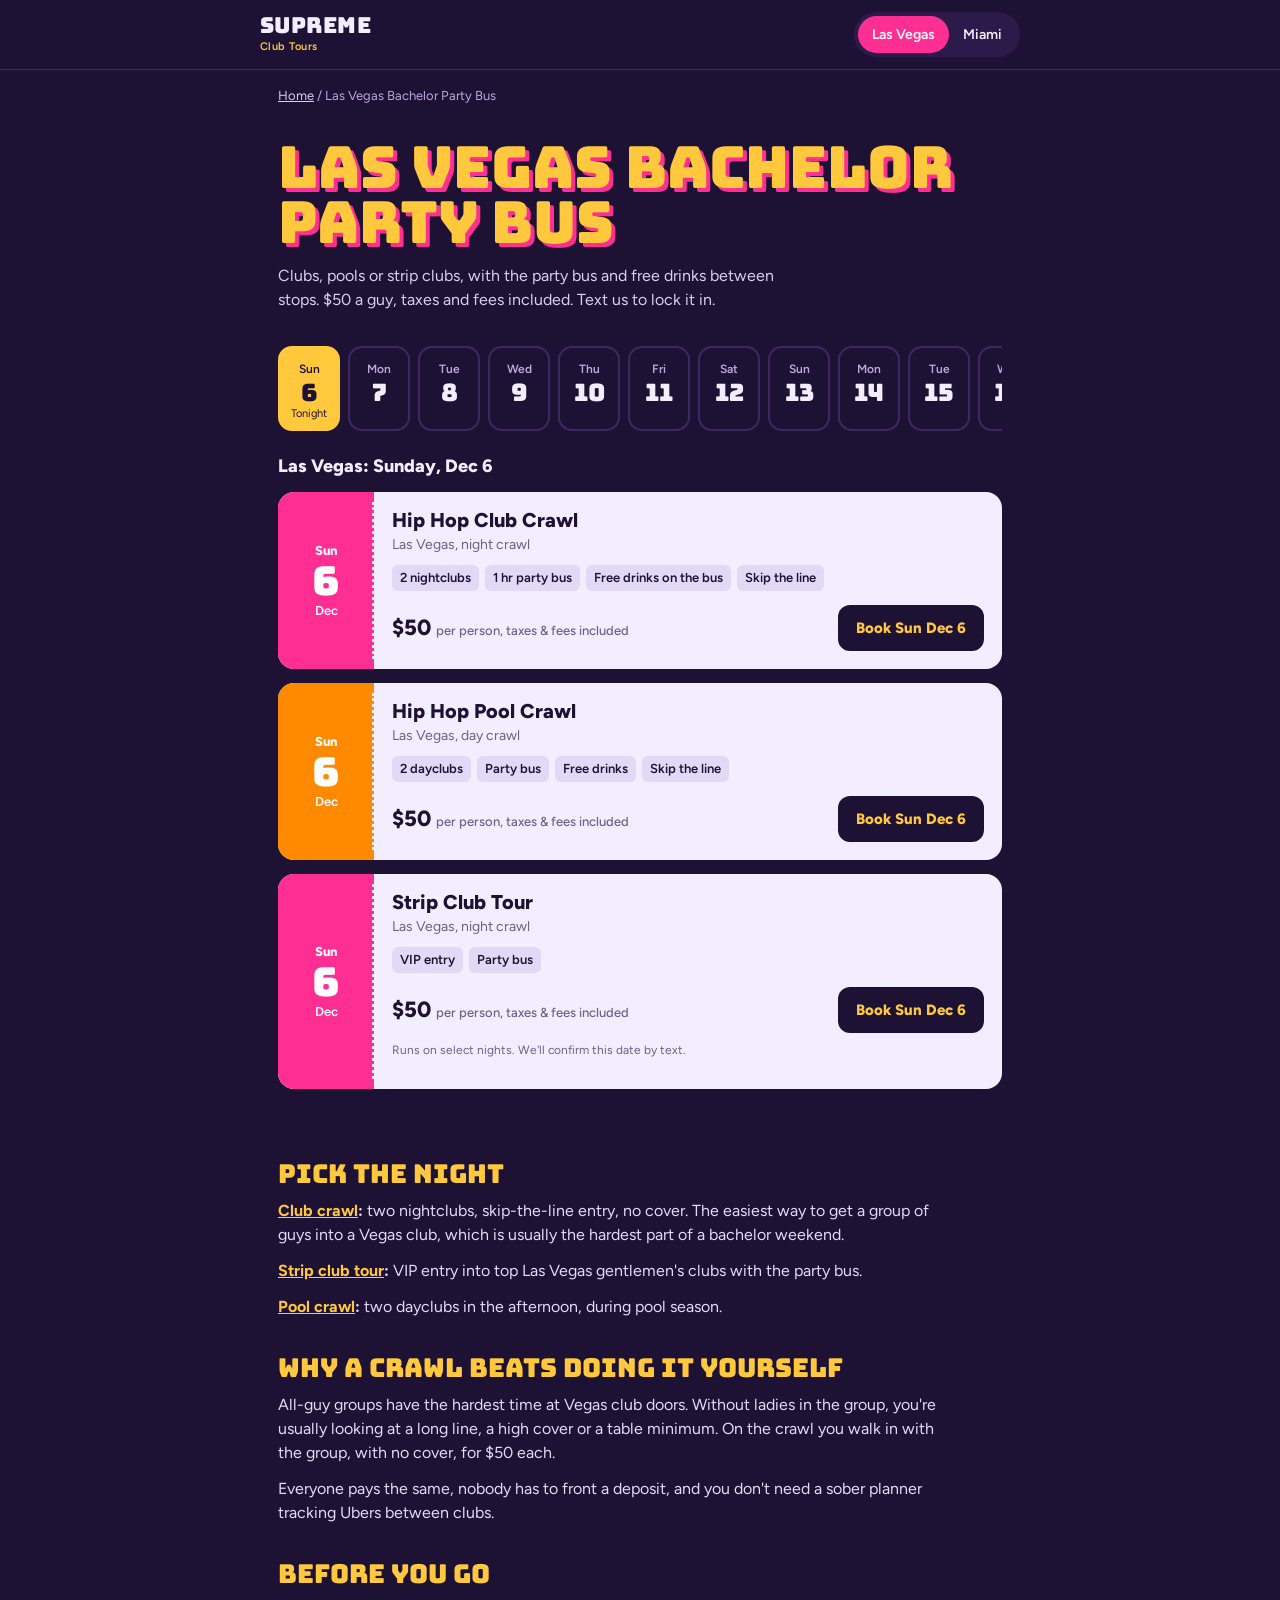
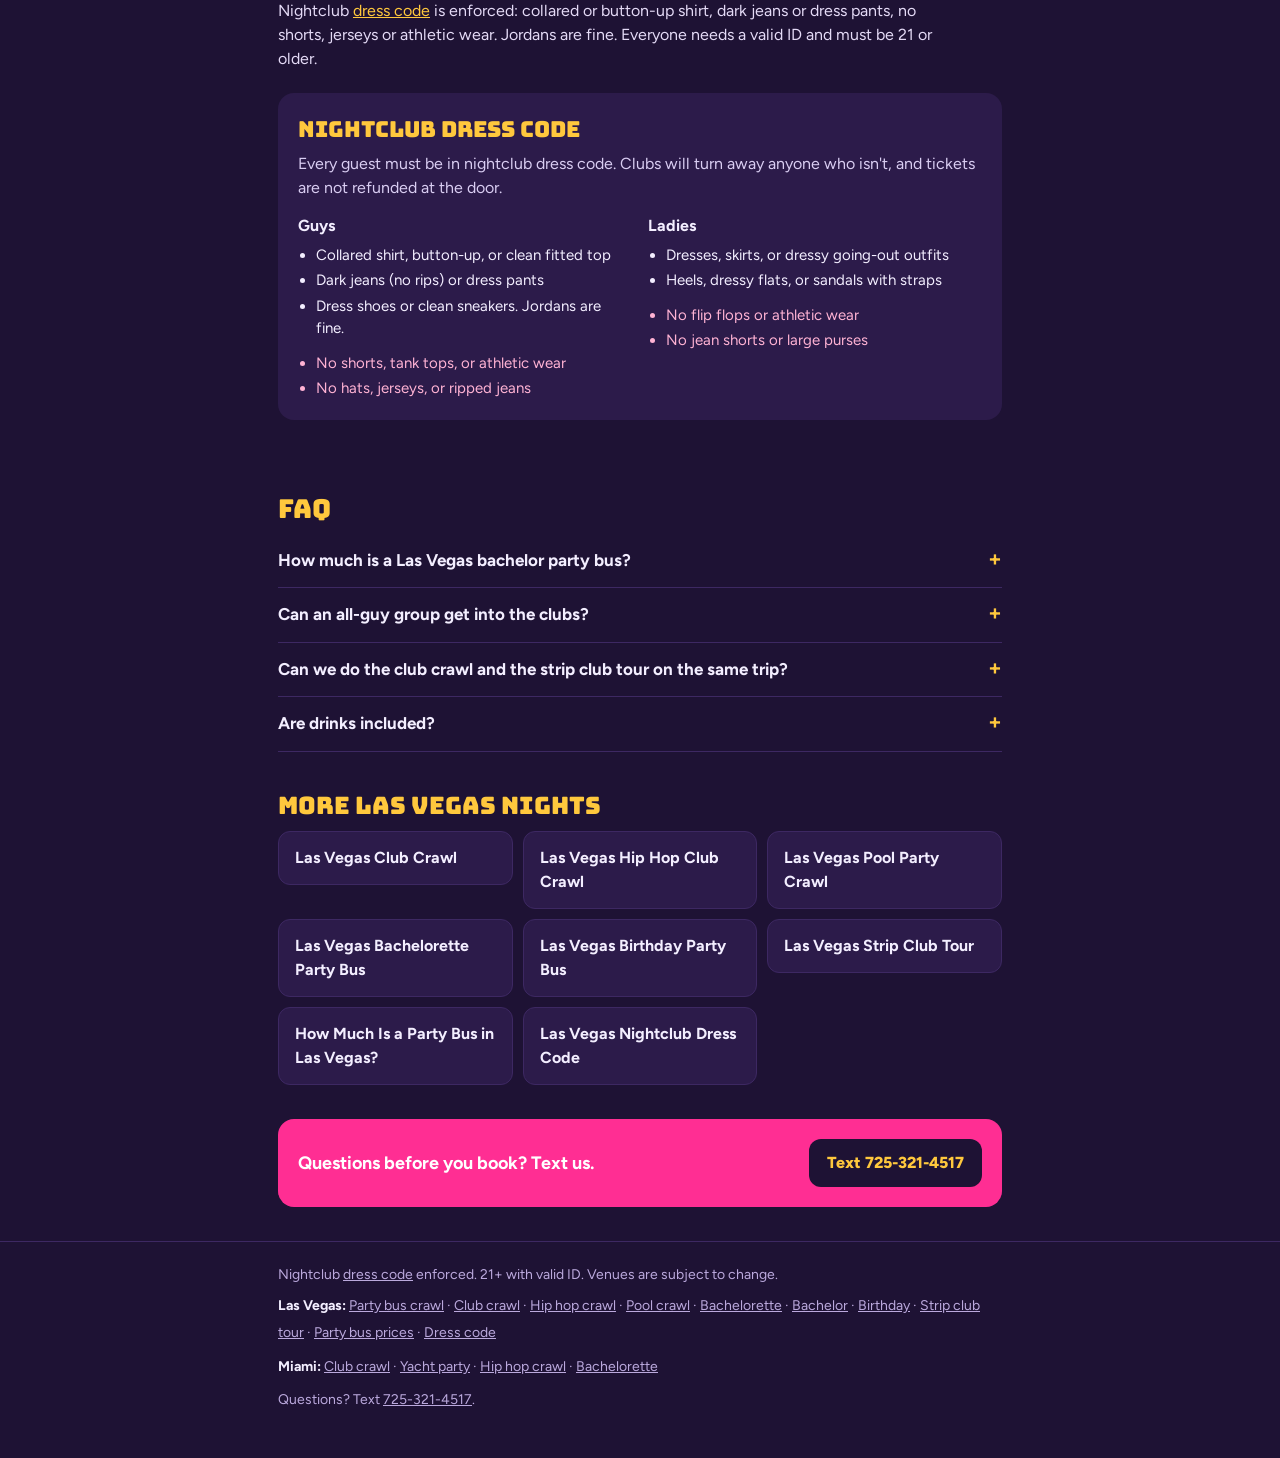
==== las-vegas-bachelor-party/index.html @ 2ef116c1 "SEO landing pages" ====
<!DOCTYPE html>
<html lang="en">
<head>
<meta charset="utf-8">
<!-- Google tag (gtag.js) -->
<script async src="https://www.googletagmanager.com/gtag/js?id=G-6QHBRH3ZBF"></script>
<meta name="viewport" content="width=device-width, initial-scale=1, viewport-fit=cover">
<title>Las Vegas Bachelor Party Bus | Club Crawl &amp; Strip Club Tour</title>
<meta name="description" content="Las Vegas bachelor party on a party bus: club crawl, strip club tour or pool crawl with free drinks and no lines. $50 a person, taxes and fees included.">
<link rel="canonical" href="https://lasvegaspartybuscrawl.com/las-vegas-bachelor-party/">
<meta property="og:type" content="website">
<meta property="og:title" content="Las Vegas Bachelor Party Bus | Club Crawl &amp; Strip Club Tour">
<meta property="og:description" content="Las Vegas bachelor party on a party bus: club crawl, strip club tour or pool crawl with free drinks and no lines. $50 a person, taxes and fees included.">
<meta property="og:url" content="https://lasvegaspartybuscrawl.com/las-vegas-bachelor-party/">
<meta name="twitter:card" content="summary">
<meta name="theme-color" content="#1E1234">
<link rel="preconnect" href="https://fonts.googleapis.com">
<link rel="preconnect" href="https://fonts.gstatic.com" crossorigin>
<link href="https://fonts.googleapis.com/css2?family=Bungee&family=Figtree:wght@400;500;600;800&display=swap" rel="stylesheet">
<link rel="stylesheet" href="/assets/style.css">
<script type="application/ld+json">{"@context": "https://schema.org", "@type": "BreadcrumbList", "itemListElement": [{"@type": "ListItem", "position": 1, "name": "Home", "item": "https://lasvegaspartybuscrawl.com/"}, {"@type": "ListItem", "position": 2, "name": "Las Vegas Bachelor Party Bus", "item": "https://lasvegaspartybuscrawl.com/las-vegas-bachelor-party/"}]}</script>
<script type="application/ld+json">{"@context": "https://schema.org", "@type": "FAQPage", "mainEntity": [{"@type": "Question", "name": "How much is a Las Vegas bachelor party bus?", "acceptedAnswer": {"@type": "Answer", "text": "Our club crawl, strip club tour and pool crawl are each $50 per person, taxes and fees included."}}, {"@type": "Question", "name": "Can an all-guy group get into the clubs?", "acceptedAnswer": {"@type": "Answer", "text": "Yes. You walk in together with skip-the-line entry and no cover."}}, {"@type": "Question", "name": "Can we do the club crawl and the strip club tour on the same trip?", "acceptedAnswer": {"@type": "Answer", "text": "Yes. Many groups do the club crawl one night and the strip club tour another. Book each night separately."}}, {"@type": "Question", "name": "Are drinks included?", "acceptedAnswer": {"@type": "Answer", "text": "Drinks are free on the party bus, and you can bring your own bottle. Drinks inside the clubs are paid separately."}}]}</script>
<script type="application/ld+json">{"@context": "https://schema.org", "@type": "TouristTrip", "name": "Las Vegas Bachelor Party Bus", "description": "Las Vegas bachelor party on a party bus: club crawl, strip club tour or pool crawl with free drinks and no lines. $50 a person, taxes and fees included.", "url": "https://lasvegaspartybuscrawl.com/las-vegas-bachelor-party/", "touristType": "Nightlife", "provider": {"@type": "Organization", "name": "Supreme Club Tours", "url": "https://www.supremeclubtours.com", "telephone": "+1-725-321-4517"}, "offers": [{"@type": "Offer", "price": "50", "priceCurrency": "USD", "url": "https://lasvegaspartybuscrawl.com/las-vegas-bachelor-party/"}]}</script>
</head>
<body data-city="vegas" data-tours="vegas-hiphop-club,vegas-strip,vegas-hiphop-pool">
<header>
  <div class="wrap bar">
    <a class="logo" href="/" aria-label="Supreme Club Tours, Las Vegas party bus crawl">SUPREME<small>Club Tours</small></a>
    <nav class="cities" aria-label="Choose city">
      <a href="/" aria-current="page">Las Vegas</a>
      <a href="/miami/">Miami</a>
    </nav>
  </div>
</header>

<main class="wrap">
  <p class="crumbs"><a href="/">Home</a> / <span>Las Vegas Bachelor Party Bus</span></p>
  <section class="hero">
    <h1 id="heroTitle">Las Vegas Bachelor Party Bus</h1>
    <p id="heroSub">Clubs, pools or strip clubs, with the party bus and free drinks between stops. $50 a guy, taxes and fees included. Text us to lock it in.</p>
  </section>

  <nav class="dates" id="dates" aria-label="Choose a night"></nav>
  <h2 class="day-head" id="dayHead"></h2>
  <section class="tickets" id="tickets" aria-live="polite">
    <noscript><div class="empty">Text 725-321-4517 to book your Las Vegas night.</div></noscript>
  </section>

  <section class="content">
    <h2>Pick the night</h2><p><b><a href="/las-vegas-hip-hop-club-crawl/">Club crawl</a>:</b> two nightclubs, skip-the-line entry, no cover. The easiest way to get a group of guys into a Vegas club, which is usually the hardest part of a bachelor weekend.</p><p><b><a href="/las-vegas-strip-club-tour/">Strip club tour</a>:</b> VIP entry into top Las Vegas gentlemen's clubs with the party bus.</p><p><b><a href="/las-vegas-pool-party-crawl/">Pool crawl</a>:</b> two dayclubs in the afternoon, during pool season.</p><h2>Why a crawl beats doing it yourself</h2><p>All-guy groups have the hardest time at Vegas club doors. Without ladies in the group, you're usually looking at a long line, a high cover or a table minimum. On the crawl you walk in with the group, with no cover, for $50 each.</p><p>Everyone pays the same, nobody has to front a deposit, and you don't need a sober planner tracking Ubers between clubs.</p><h2>Before you go</h2><p>Nightclub <a href="/las-vegas-nightclub-dress-code/">dress code</a> is enforced: collared or button-up shirt, dark jeans or dress pants, no shorts, jerseys or athletic wear. Jordans are fine. Everyone needs a valid ID and must be 21 or older.</p>
  </section>

  <section class="dress" id="dresscode" aria-labelledby="dressTitle">
    <h2 id="dressTitle">Nightclub dress code</h2>
    <p>Every guest must be in nightclub dress code. Clubs will turn away anyone who isn't, and tickets are not refunded at the door.</p>
    <div class="cols">
      <div>
        <h3>Guys</h3>
        <ul>
          <li>Collared shirt, button-up, or clean fitted top</li>
          <li>Dark jeans (no rips) or dress pants</li>
          <li>Dress shoes or clean sneakers. Jordans are fine.</li>
        </ul>
        <ul class="no">
          <li>No shorts, tank tops, or athletic wear</li>
          <li>No hats, jerseys, or ripped jeans</li>
        </ul>
      </div>
      <div>
        <h3>Ladies</h3>
        <ul>
          <li>Dresses, skirts, or dressy going-out outfits</li>
          <li>Heels, dressy flats, or sandals with straps</li>
        </ul>
        <ul class="no">
          <li>No flip flops or athletic wear</li>
          <li>No jean shorts or large purses</li>
        </ul>
      </div>
    </div>
  </section>

  <section class="content faq" aria-labelledby="faqTitle">
    <h2 id="faqTitle">FAQ</h2>
    <details><summary>How much is a Las Vegas bachelor party bus?</summary><p>Our club crawl, strip club tour and pool crawl are each $50 per person, taxes and fees included.</p></details><details><summary>Can an all-guy group get into the clubs?</summary><p>Yes. You walk in together with skip-the-line entry and no cover.</p></details><details><summary>Can we do the club crawl and the strip club tour on the same trip?</summary><p>Yes. Many groups do the club crawl one night and the strip club tour another. Book each night separately.</p></details><details><summary>Are drinks included?</summary><p>Drinks are free on the party bus, and you can bring your own bottle. Drinks inside the clubs are paid separately.</p></details>
  </section>

  <nav class="links" aria-label="More Las Vegas nights"><h2>More Las Vegas nights</h2><ul><li><a href="/las-vegas-club-crawl/">Las Vegas Club Crawl</a></li><li><a href="/las-vegas-hip-hop-club-crawl/">Las Vegas Hip Hop Club Crawl</a></li><li><a href="/las-vegas-pool-party-crawl/">Las Vegas Pool Party Crawl</a></li><li><a href="/las-vegas-bachelorette-party/">Las Vegas Bachelorette Party Bus</a></li><li><a href="/las-vegas-birthday-party-bus/">Las Vegas Birthday Party Bus</a></li><li><a href="/las-vegas-strip-club-tour/">Las Vegas Strip Club Tour</a></li><li><a href="/las-vegas-party-bus-prices/">How Much Is a Party Bus in Las Vegas?</a></li><li><a href="/las-vegas-nightclub-dress-code/">Las Vegas Nightclub Dress Code</a></li></ul></nav>

  <div class="cta-band">
    <p>Questions before you book? Text us.</p>
    <a href="sms:+17253214517">Text 725-321-4517</a>
  </div>
</main>

<footer>
  <div class="wrap">
    <p>Nightclub <a href="#dresscode">dress code</a> enforced. 21+ with valid ID. Venues are subject to change.</p>
    <!--footlinks--><p class="footlinks"><b>Las Vegas:</b> <a href="/">Party bus crawl</a> · <a href="/las-vegas-club-crawl/">Club crawl</a> · <a href="/las-vegas-hip-hop-club-crawl/">Hip hop crawl</a> · <a href="/las-vegas-pool-party-crawl/">Pool crawl</a> · <a href="/las-vegas-bachelorette-party/">Bachelorette</a> · <a href="/las-vegas-bachelor-party/">Bachelor</a> · <a href="/las-vegas-birthday-party-bus/">Birthday</a> · <a href="/las-vegas-strip-club-tour/">Strip club tour</a> · <a href="/las-vegas-party-bus-prices/">Party bus prices</a> · <a href="/las-vegas-nightclub-dress-code/">Dress code</a></p><p class="footlinks"><b>Miami:</b> <a href="/miami/">Club crawl</a> · <a href="/miami/yacht-party/">Yacht party</a> · <a href="/miami/hip-hop-club-crawl/">Hip hop crawl</a> · <a href="/miami/bachelorette-party/">Bachelorette</a></p><!--/footlinks-->
    <p>Questions? Text <a id="footPhone" href="#"></a>.</p>
    <p id="syncNote"></p>
  </div>
</footer>

<dialog id="sheet" aria-labelledby="sheetTitle">
  <div class="sheet">
    <form id="form" novalidate>
      <div class="sheet-top">
        <div>
          <h2 id="sheetTitle"></h2>
          <p class="sub" id="sheetSub"></p>
        </div>
        <button type="button" class="x" data-close aria-label="Close">×</button>
      </div>
      <div class="grid">
        <div class="full">
          <label for="fDate">Night</label>
          <select id="fDate" required></select>
        </div>
        <div class="full">
          <label for="fName">Full name</label>
          <input id="fName" autocomplete="name" required>
        </div>
        <div>
          <label for="fLadies">Ladies</label>
          <input id="fLadies" type="number" inputmode="numeric" min="0" max="99" value="0">
        </div>
        <div>
          <label for="fGuys">Guys</label>
          <input id="fGuys" type="number" inputmode="numeric" min="0" max="99" value="0">
        </div>
        <div>
          <label for="fOccasion">Occasion</label>
          <select id="fOccasion">
            <option>Just partying</option><option>Birthday</option><option>Bachelorette</option>
            <option>Bachelor</option><option>Anniversary</option><option>Other</option>
          </select>
        </div>
        <div>
          <label for="fPromo">Promo code</label>
          <input id="fPromo" autocapitalize="characters">
        </div>
        <div class="full">
          <label for="fHotel">Hotel (optional)</label>
          <input id="fHotel">
        </div>
        <div class="full">
          <label for="fNotes">Anything else? (optional)</label>
          <textarea id="fNotes"></textarea>
        </div>
      </div>
      <label class="agree"><input type="checkbox" id="fDress"> Everyone in my group will follow the nightclub dress code.</label>
      <p class="err" id="err" role="alert"></p>
      <button class="btn send" type="submit">Text to reserve</button>
      <p class="fine">Opens your Messages app with your reservation filled in. Hit send and we'll text back to confirm your spots.</p>
    </form>

    <div class="done" id="done" hidden>
      <div class="sheet-top" style="justify-content:flex-end;margin:0"><button type="button" class="x" data-close aria-label="Close">×</button></div>
      <h2>Hit send in Messages</h2>
      <p>Your reservation isn't booked until you send the text and we confirm it.</p>
      <div class="msg" id="msgPreview"></div>
      <div class="alt">
        <a class="btn" id="reopen" href="#">Open Messages</a>
        <button type="button" class="btn ghost" id="copy">Copy message</button>
      </div>
      <p class="fine" id="copyNote">On a computer? Copy the message and text it to <span id="donePhone"></span>.</p>
    </div>
  </div>
</dialog>

<script src="/assets/app.js" defer></script>
</body>
</html>
---- assets/style.css ----
:root{
  --plum:#1E1234; --plum-2:#2C1B4A; --plum-3:#3D2862;
  --stock:#F3EEFF; --ink:#1E1234; --muted:#6E5F8C;
  --hot:#FF2E93; --gold:#FFC83D;
  --display:"Bungee", "Arial Black", Impact, sans-serif;
  --body:"Figtree", system-ui, -apple-system, "Segoe UI", sans-serif;
}
*{box-sizing:border-box}
:root{padding-top:env(safe-area-inset-top,0px);padding-bottom:env(safe-area-inset-bottom,0px)}
html{scroll-padding-top:env(safe-area-inset-top,0px)}
body{margin:0;background:var(--plum);color:var(--stock);font:16px/1.5 var(--body);-webkit-font-smoothing:antialiased}
a{color:inherit}
button,input,select,textarea{font:inherit}
:focus-visible{outline:3px solid var(--gold);outline-offset:2px}
.wrap{max-width:760px;margin:0 auto;padding:0 18px}

/* Header */
header{position:sticky;top:env(safe-area-inset-top,0px);z-index:5;background:var(--plum);border-bottom:1px solid var(--plum-3)}
.bar{display:flex;align-items:center;justify-content:space-between;gap:12px;padding:12px 0}
.logo{font-family:var(--display);font-size:22px;letter-spacing:.02em;text-decoration:none;line-height:1}
.logo small{display:block;font:600 11px/1.2 var(--body);color:var(--gold);letter-spacing:.04em;margin-top:3px}
.cities{display:flex;background:var(--plum-2);border-radius:999px;padding:4px}
.cities a{text-decoration:none;border:0;background:none;color:var(--stock);padding:8px 14px;border-radius:999px;font-weight:600;cursor:pointer;font-size:14px}
.cities a[aria-current="page"]{background:var(--hot);color:#fff}

/* Hero */
.hero{padding:34px 0 18px}
.hero h1{font-family:var(--display);font-weight:400;font-size:clamp(34px,9vw,58px);line-height:.95;margin:0 0 14px;color:var(--gold);text-shadow:4px 4px 0 var(--hot)}
.hero p{margin:0;max-width:52ch;color:#D9CDF2}

/* Date strip */
.dates{display:flex;gap:8px;overflow-x:auto;padding:16px 0 18px;scrollbar-width:none;scroll-snap-type:x proximity}
.dates::-webkit-scrollbar{display:none}
.date{flex:0 0 auto;width:62px;border:2px solid var(--plum-3);background:transparent;color:var(--stock);border-radius:14px;padding:8px 0 9px;cursor:pointer;scroll-snap-align:start;text-align:center}
.date b{display:block;font-family:var(--display);font-weight:400;font-size:24px;line-height:1.1}
.date span{font-size:12px;font-weight:600;color:#BBA9DD}
.date em{display:block;font-style:normal;font-size:11px;color:var(--gold);height:14px}
.date[aria-pressed="true"]{background:var(--gold);border-color:var(--gold);color:var(--ink)}
.date[aria-pressed="true"] span,.date[aria-pressed="true"] em{color:var(--ink)}

/* Ticket blocks */
.day-head{font-weight:800;font-size:18px;margin:4px 0 12px}
.tickets{display:grid;gap:14px;padding-bottom:30px}
.ticket{display:grid;grid-template-columns:96px 1fr;background:var(--stock);color:var(--ink);border-radius:16px;position:relative;overflow:hidden}
.stub{background:var(--hot);color:#fff;display:flex;flex-direction:column;align-items:center;justify-content:center;padding:14px 6px;position:relative;text-align:center}
.stub::after{content:"";position:absolute;right:-1px;top:10px;bottom:10px;border-right:3px dotted var(--stock)}
.stub .dow{font-weight:800;font-size:13px}
.stub .num{font-family:var(--display);font-size:40px;line-height:1}
.stub .mon{font-weight:600;font-size:13px}
.ticket.day .stub{background:#FF8A00}
.ticket.yacht .stub{background:#2E7BFF}
.body{padding:16px 18px 18px}
.body h3{margin:0 0 2px;font-size:20px;line-height:1.2;font-weight:800}
.when{font-size:14px;color:var(--muted);margin:0 0 10px}
.perks{display:flex;flex-wrap:wrap;gap:6px;margin:0 0 14px;padding:0;list-style:none}
.perks li{font-size:13px;font-weight:600;background:#E2D9F6;border-radius:6px;padding:3px 8px}
.row{display:flex;align-items:center;justify-content:space-between;gap:12px;flex-wrap:wrap}
.price{font-weight:800;font-size:22px}
.price small{font-weight:500;font-size:13px;color:var(--muted)}
.btn{border:0;cursor:pointer;background:var(--ink);color:var(--gold);font-weight:800;padding:12px 18px;border-radius:12px;font-size:15px}
.btn:hover{background:var(--plum-3)}
.flag{font-size:12px;color:var(--muted);margin-top:8px}
.empty{background:var(--plum-2);border-radius:16px;padding:22px;color:#D9CDF2}

/* Booking sheet */
dialog{border:0;padding:0;width:min(560px,100%);max-height:100%;margin:auto auto 0;border-radius:22px 22px 0 0;background:var(--stock);color:var(--ink)}
@media (min-width:640px){dialog{margin:auto;border-radius:22px}}
dialog::backdrop{background:rgba(20,10,35,.72)}
.sheet{padding:22px 20px calc(22px + env(safe-area-inset-bottom,0px))}
.sheet-top{display:flex;justify-content:space-between;align-items:start;gap:12px;margin-bottom:14px}
.sheet h2{margin:0;font-size:22px;line-height:1.2}
.sheet .sub{margin:2px 0 0;color:var(--muted);font-size:14px}
.x{border:0;background:#E2D9F6;width:38px;height:38px;border-radius:50%;font-size:22px;line-height:1;cursor:pointer;flex:0 0 auto}
.grid{display:grid;grid-template-columns:1fr 1fr;gap:12px}
.full{grid-column:1/-1}
label{display:block;font-size:13px;font-weight:600;margin-bottom:4px}
input,select,textarea{width:100%;border:2px solid #CFC2EA;background:#fff;border-radius:10px;padding:10px 12px;color:var(--ink)}
input:focus,select:focus,textarea:focus{border-color:var(--hot);outline:none}
textarea{min-height:70px;resize:vertical}
.err{color:#C4005C;font-size:13px;font-weight:600;min-height:18px;margin:10px 0 0}
.send{width:100%;margin-top:6px;background:var(--hot);color:#fff;font-size:17px;padding:15px}
.send:hover{background:#E0207D}
.fine{font-size:12px;color:var(--muted);margin:10px 0 0;text-align:center}
.done{text-align:center;padding:8px 0}
.done h2{margin-bottom:8px}
.done p{color:var(--muted);margin:0 0 14px}
.msg{white-space:pre-wrap;text-align:left;background:#fff;border:2px dashed #CFC2EA;border-radius:12px;padding:12px;font-size:14px;margin:0 0 12px}
.alt{display:flex;gap:10px}
.alt .btn{flex:1;text-align:center;text-decoration:none}
.ghost{background:#E2D9F6;color:var(--ink)}
.ghost:hover{background:#D3C7EF}

.dress{background:var(--plum-2);border-radius:16px;padding:20px 20px 8px;margin:0 0 34px}
.dress h2{font-family:var(--display);font-weight:400;font-size:22px;color:var(--gold);margin:0 0 6px}
.dress > p{margin:0 0 14px;color:#D9CDF2}
.dress .cols{display:grid;grid-template-columns:1fr 1fr;gap:16px}
@media (max-width:560px){.dress .cols{grid-template-columns:1fr}}
.dress h3{font-size:16px;margin:0 0 6px}
.dress ul{margin:0 0 12px;padding-left:18px;font-size:15px}
.dress li{margin-bottom:3px}
.dress .no{color:#FFB3D4}
.agree{display:flex;gap:10px;align-items:flex-start;font-size:14px;font-weight:500;margin-top:4px}
.agree input{width:20px;height:20px;flex:0 0 auto;margin-top:1px;accent-color:var(--hot)}
footer{border-top:1px solid var(--plum-3);padding:22px 0 40px;font-size:14px;color:#BBA9DD}
footer p{margin:0 0 8px}
@media (prefers-reduced-motion:reduce){*{scroll-behavior:auto!important}}

/* SEO content */
.content{padding:6px 0 10px}
.content h2{font-family:var(--display);font-weight:400;font-size:26px;line-height:1.15;color:var(--gold);margin:34px 0 10px}
.content h3{font-size:19px;margin:22px 0 4px}
.content p{margin:0 0 12px;color:#E4DAF6;max-width:68ch}
.steps{counter-reset:s;list-style:none;padding:0;margin:0 0 6px;display:grid;gap:12px}
.steps li{counter-increment:s;display:grid;grid-template-columns:40px 1fr;gap:12px;align-items:start;color:#E4DAF6}
.steps li::before{content:counter(s);font-family:var(--display);font-size:22px;color:var(--ink);background:var(--gold);border-radius:50%;width:40px;height:40px;display:grid;place-items:center}
.steps b{color:var(--stock)}
.tourlist .price-line{font-weight:700;color:var(--gold);margin:0 0 4px}
.faq details{border-bottom:1px solid var(--plum-3);padding:14px 0}
.faq summary{cursor:pointer;font-weight:700;font-size:17px;list-style:none;display:flex;justify-content:space-between;gap:12px}
.faq summary::-webkit-details-marker{display:none}
.faq summary::after{content:"+";color:var(--gold);font-size:22px;line-height:1}
.faq details[open] summary::after{content:"–"}
.faq details p{margin:10px 0 0}
.cta-band{background:var(--hot);color:#fff;border-radius:16px;padding:20px;margin:34px 0;display:flex;align-items:center;justify-content:space-between;gap:14px;flex-wrap:wrap}
.cta-band p{margin:0;font-weight:700;font-size:18px;color:#fff}
.cta-band a{background:var(--ink);color:var(--gold);text-decoration:none;font-weight:800;padding:12px 18px;border-radius:12px}

/* landing pages */
.crumbs{font-size:13px;color:#BBA9DD;margin:16px 0 0}
.crumbs a{color:#D9CDF2}
.crumbs span{color:#BBA9DD}
.links{margin:30px 0 0}
.links h2{font-family:var(--display);font-weight:400;font-size:24px;line-height:1.15;color:var(--gold);margin:0 0 12px}
.links ul{list-style:none;margin:0;padding:0;display:grid;grid-template-columns:repeat(auto-fill,minmax(210px,1fr));gap:10px}
.links a{display:block;background:var(--plum-2);border:1px solid var(--plum-3);border-radius:12px;padding:14px 16px;color:var(--stock);text-decoration:none;font-weight:700}
.links a:hover{border-color:var(--gold);color:var(--gold)}
.content a{color:var(--gold)}
.footlinks{line-height:1.9}
.footlinks b{color:var(--stock)}
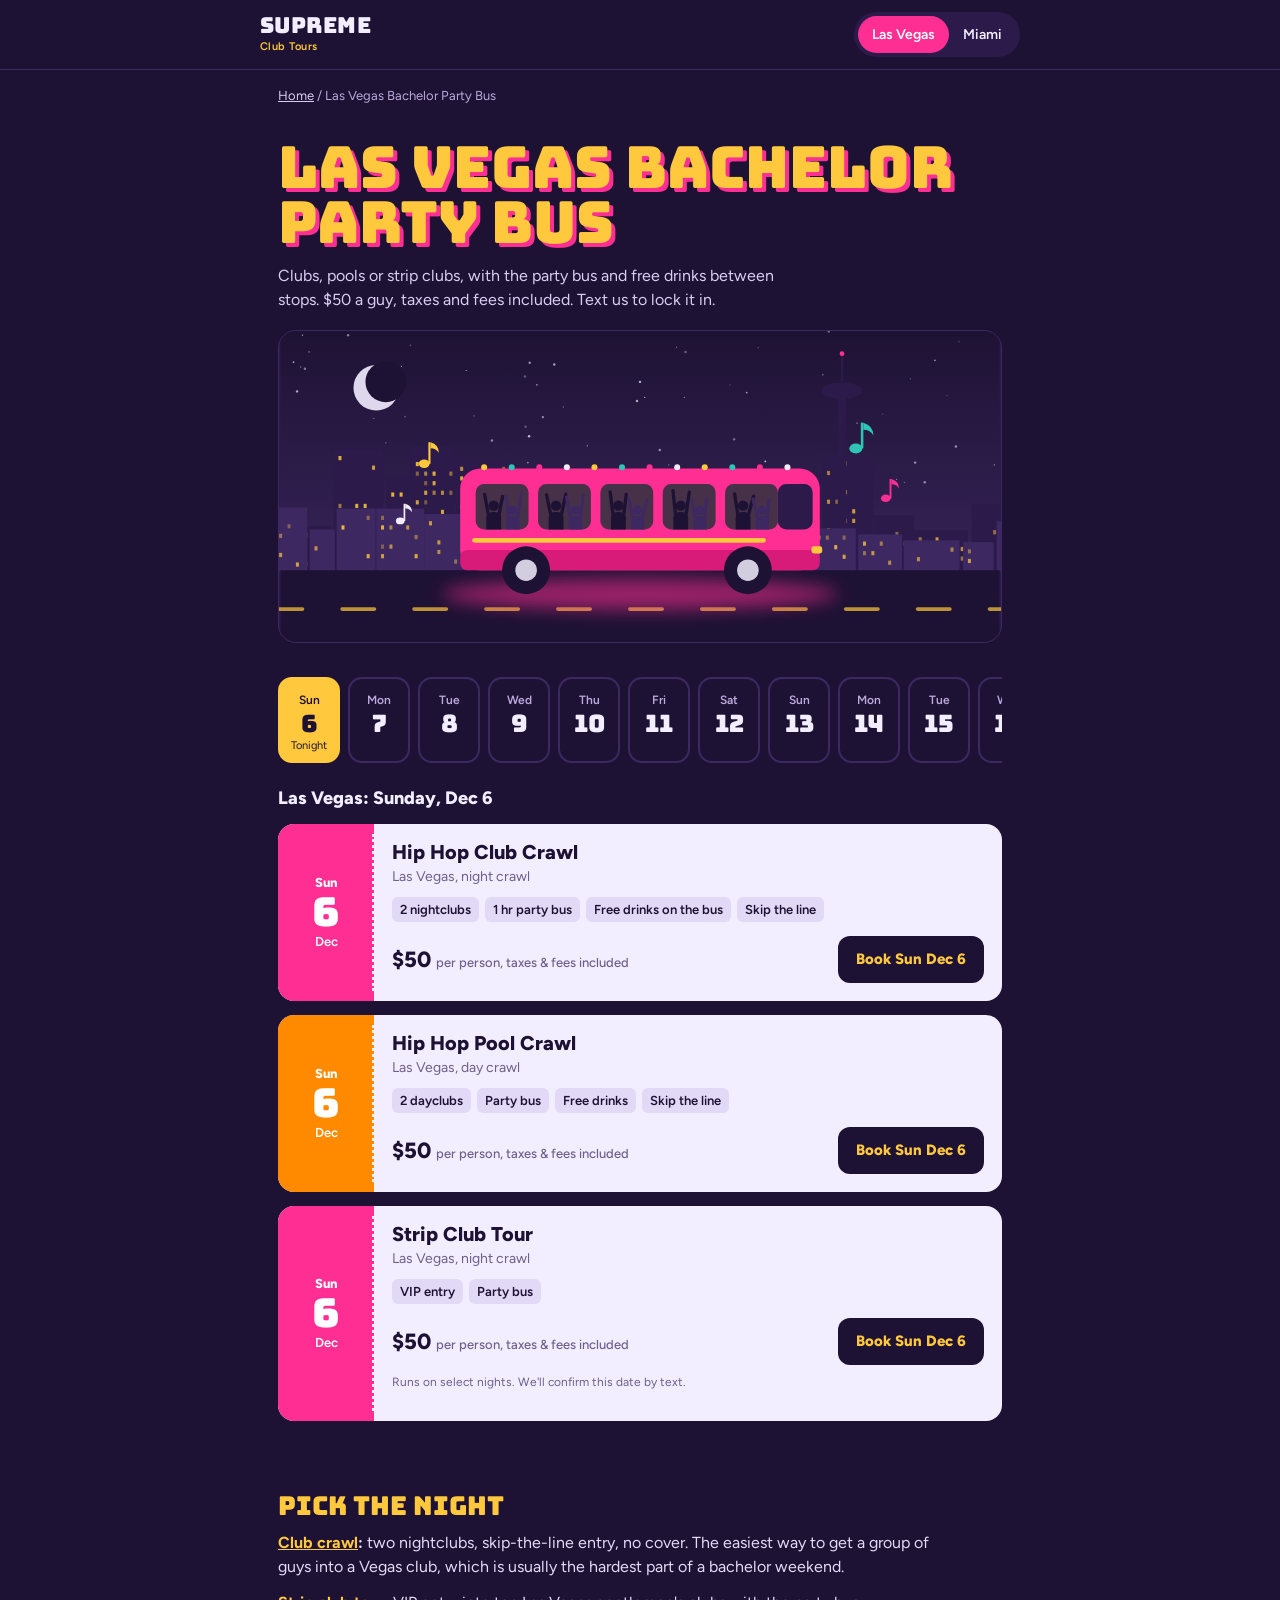
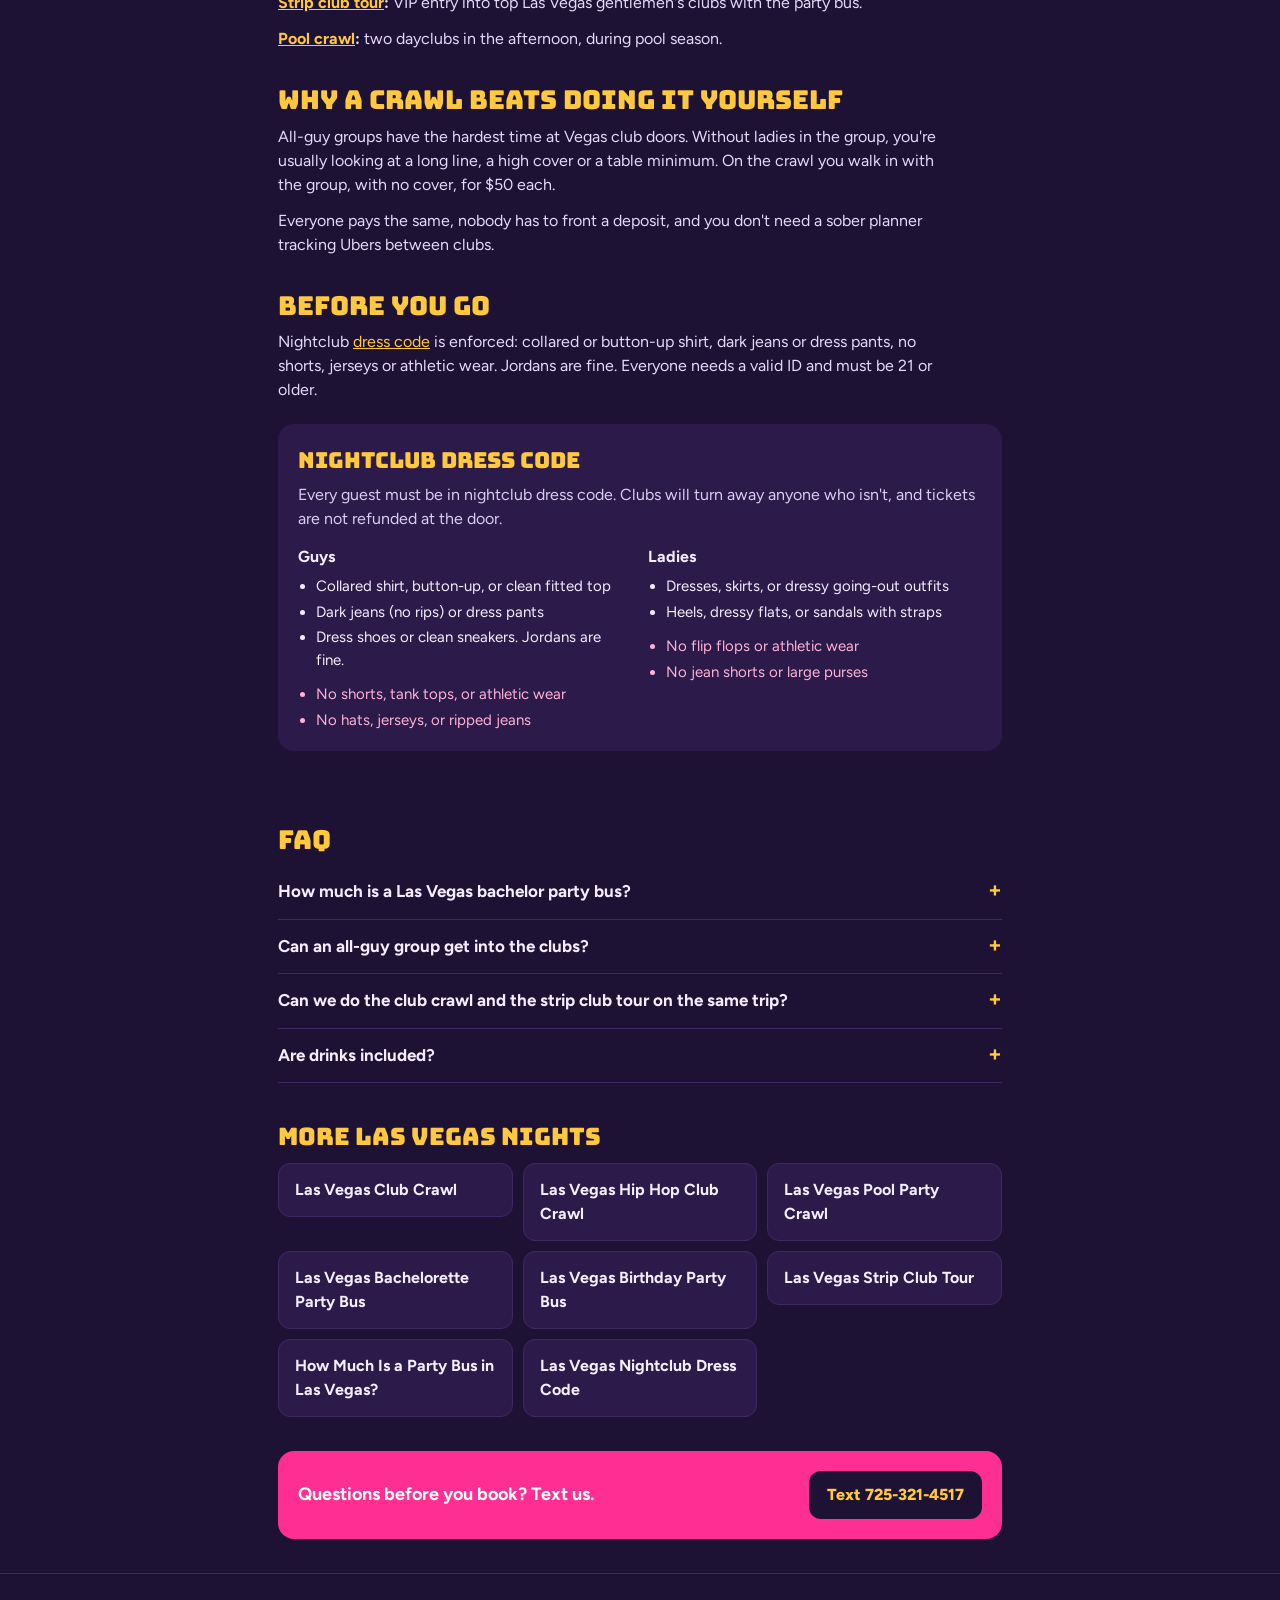
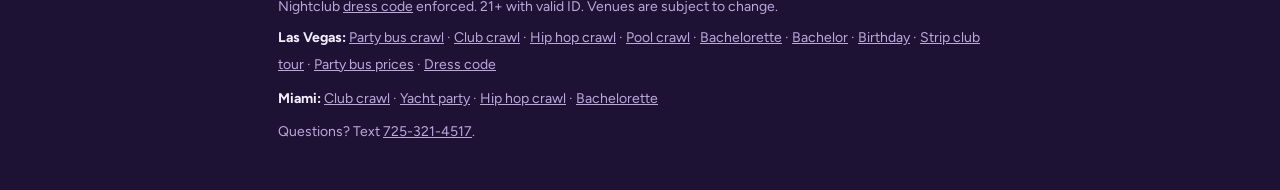
==== commit e6103fac: "Add illustrations and share images" ====
--- a/las-vegas-bachelor-party/index.html
+++ b/las-vegas-bachelor-party/index.html
@@ -12,7 +12,8 @@
 <meta property="og:title" content="Las Vegas Bachelor Party Bus | Club Crawl &amp; Strip Club Tour">
 <meta property="og:description" content="Las Vegas bachelor party on a party bus: club crawl, strip club tour or pool crawl with free drinks and no lines. $50 a person, taxes and fees included.">
 <meta property="og:url" content="https://lasvegaspartybuscrawl.com/las-vegas-bachelor-party/">
-<meta name="twitter:card" content="summary">
+<meta name="twitter:card" content="summary_large_image">
+<!--og--><meta property="og:image" content="https://lasvegaspartybuscrawl.com/assets/art/og/party-bus.png"><meta property="og:image:width" content="1200"><meta property="og:image:height" content="630"><meta property="og:image:alt" content="Illustration of a party bus on the Las Vegas Strip at night"><meta name="twitter:image" content="https://lasvegaspartybuscrawl.com/assets/art/og/party-bus.png"><!--/og-->
 <meta name="theme-color" content="#1E1234">
 <link rel="preconnect" href="https://fonts.googleapis.com">
 <link rel="preconnect" href="https://fonts.gstatic.com" crossorigin>
@@ -38,6 +39,7 @@
   <section class="hero">
     <h1 id="heroTitle">Las Vegas Bachelor Party Bus</h1>
     <p id="heroSub">Clubs, pools or strip clubs, with the party bus and free drinks between stops. $50 a guy, taxes and fees included. Text us to lock it in.</p>
+    <!--art--><figure class="hero-art"><img src="/assets/art/party-bus.svg" alt="Illustration of a party bus on the Las Vegas Strip at night" width="1200" height="520" decoding="async" fetchpriority="high"></figure><!--/art-->
   </section>
 
   <nav class="dates" id="dates" aria-label="Choose a night"></nav>
--- a/assets/style.css
+++ b/assets/style.css
@@ -137,3 +137,7 @@
 .content a{color:var(--gold)}
 .footlinks{line-height:1.9}
 .footlinks b{color:var(--stock)}
+
+/* illustrations */
+.hero-art{margin:18px 0 0;border-radius:18px;overflow:hidden;border:1px solid var(--plum-3);aspect-ratio:1200/520;background:var(--plum-2)}
+.hero-art img{display:block;width:100%;height:100%}
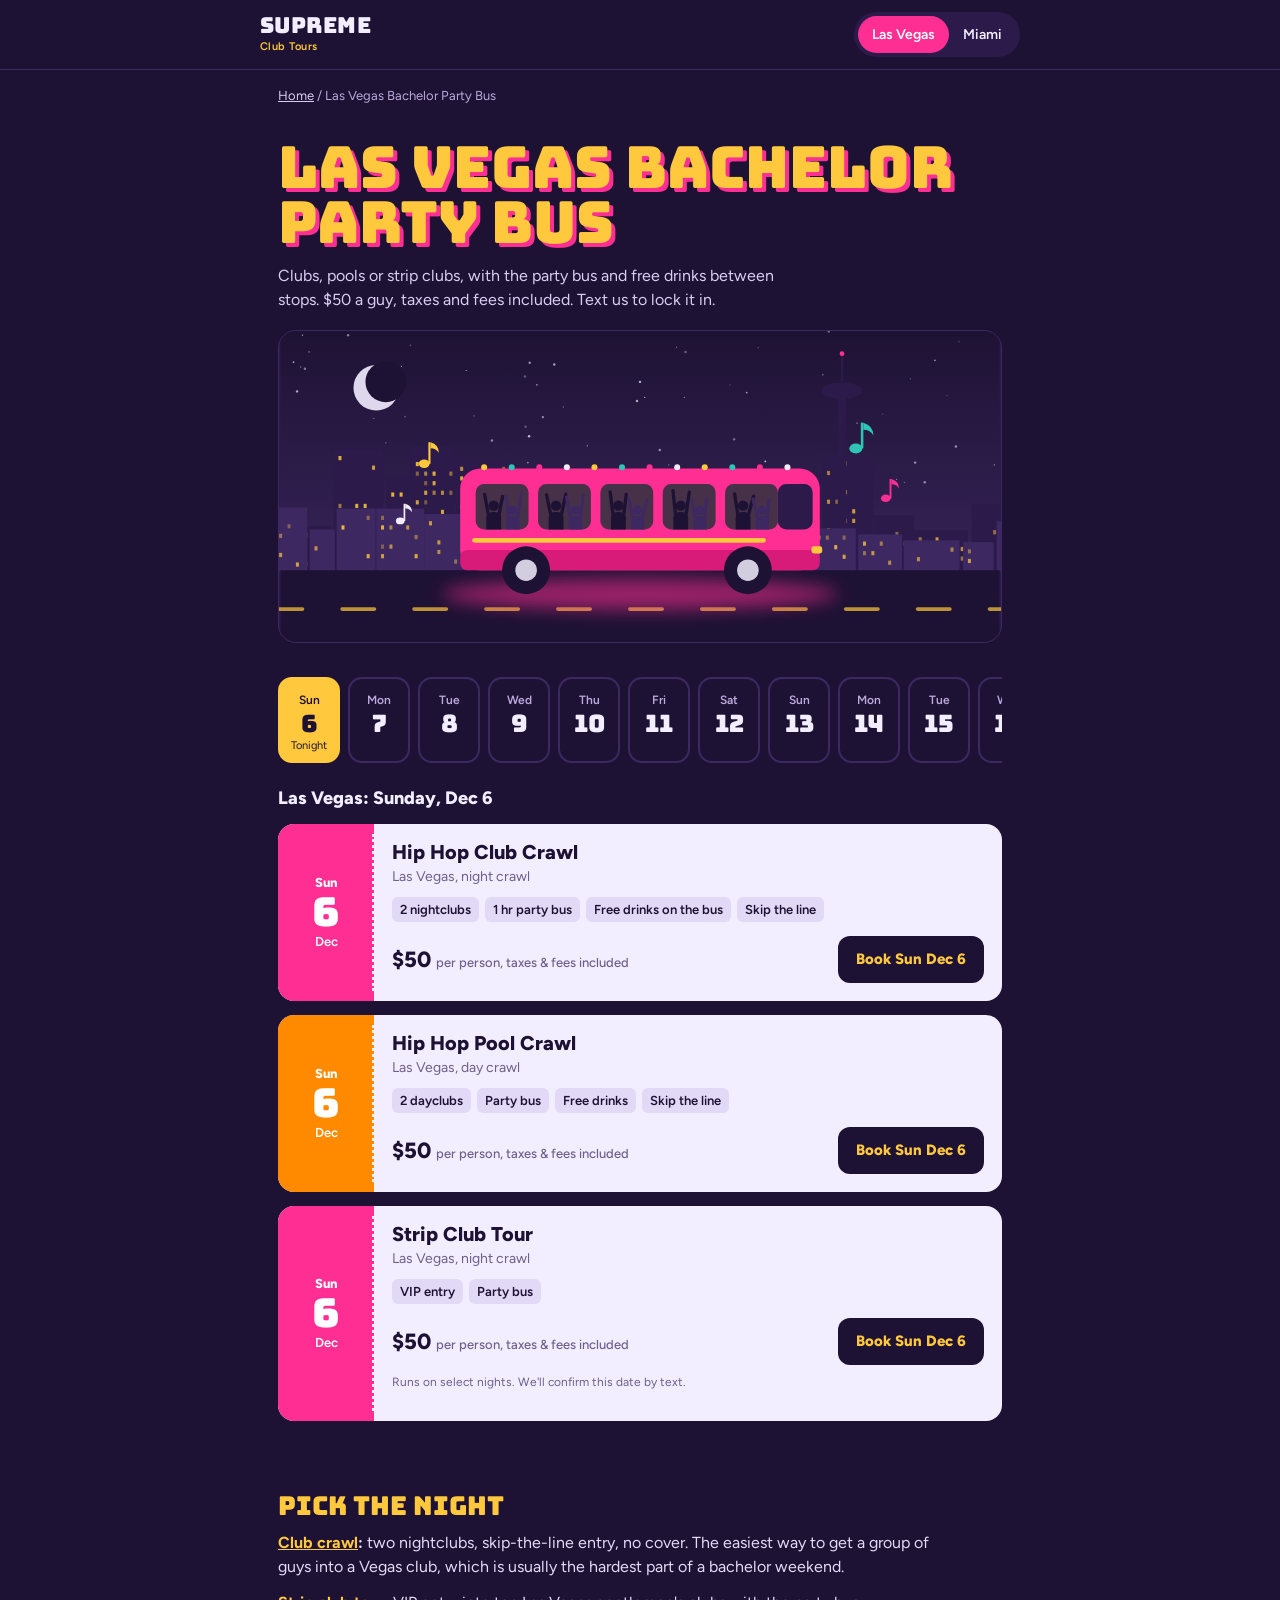
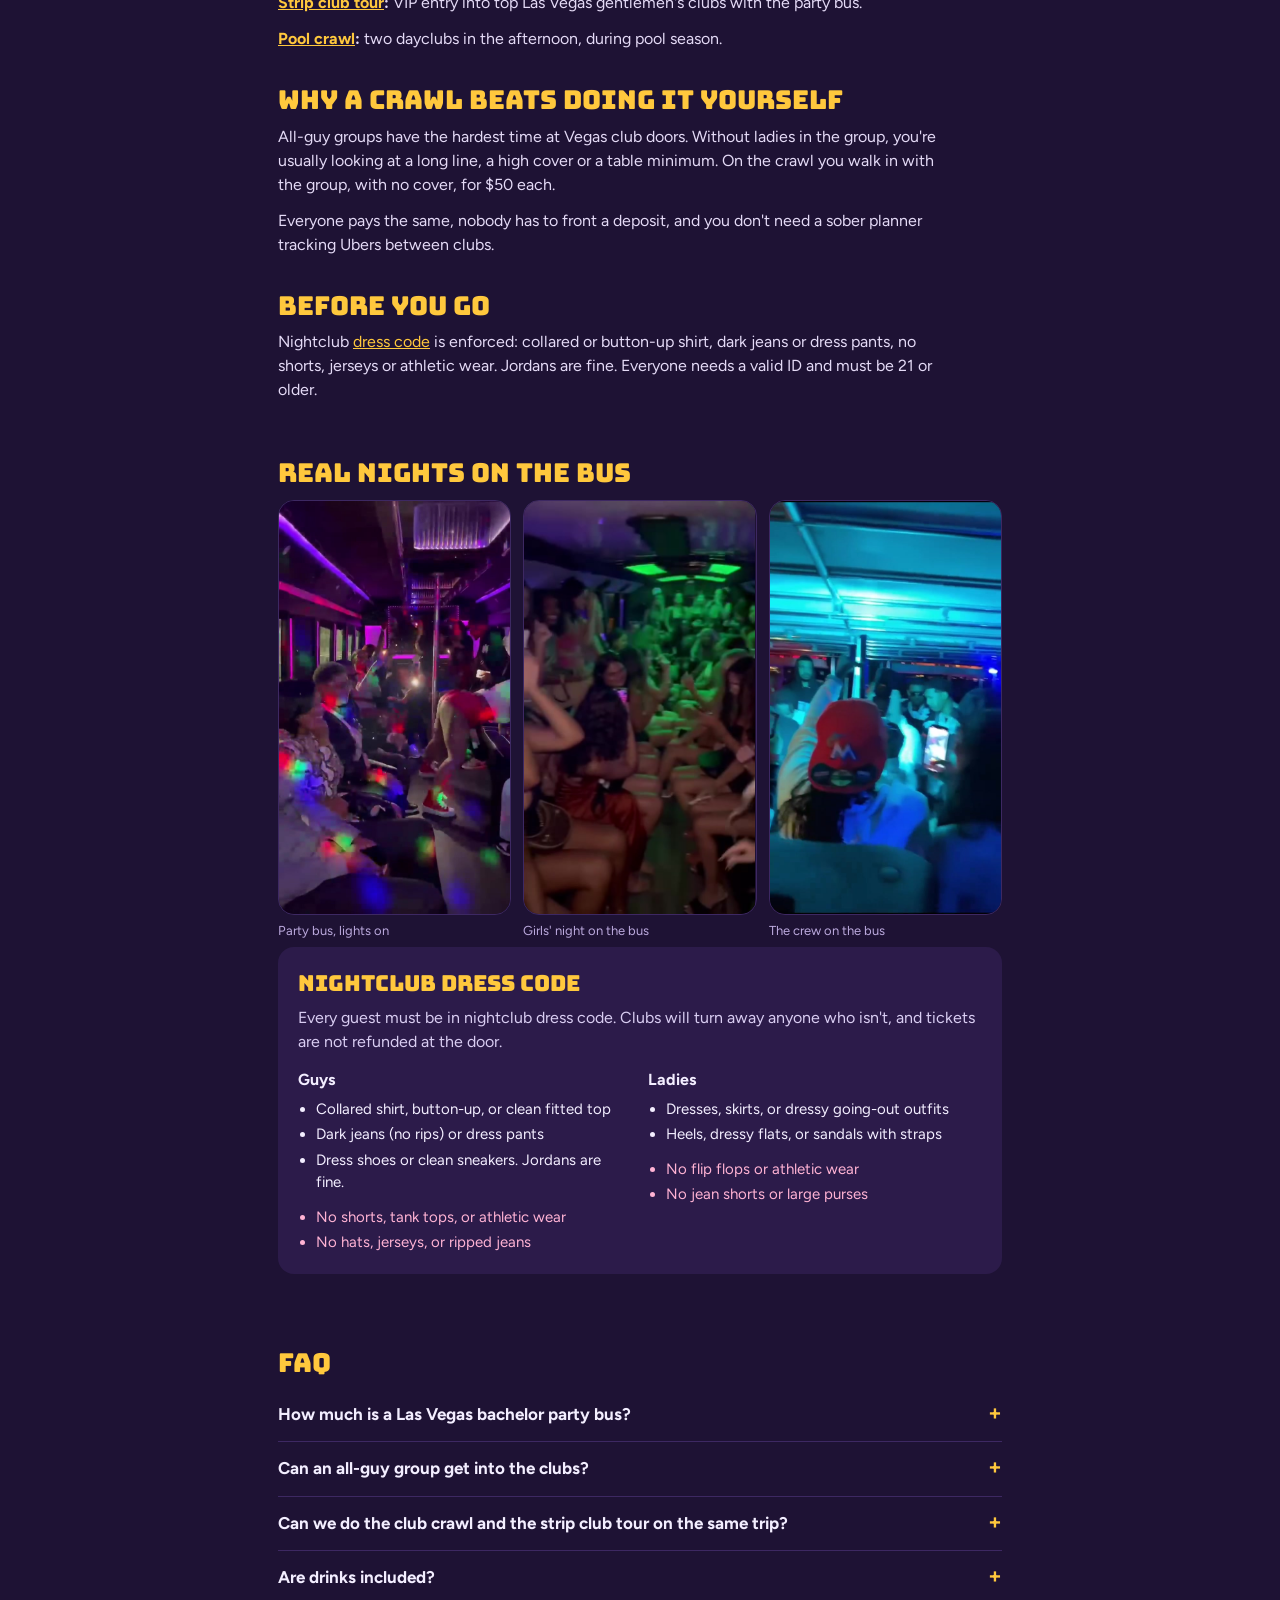
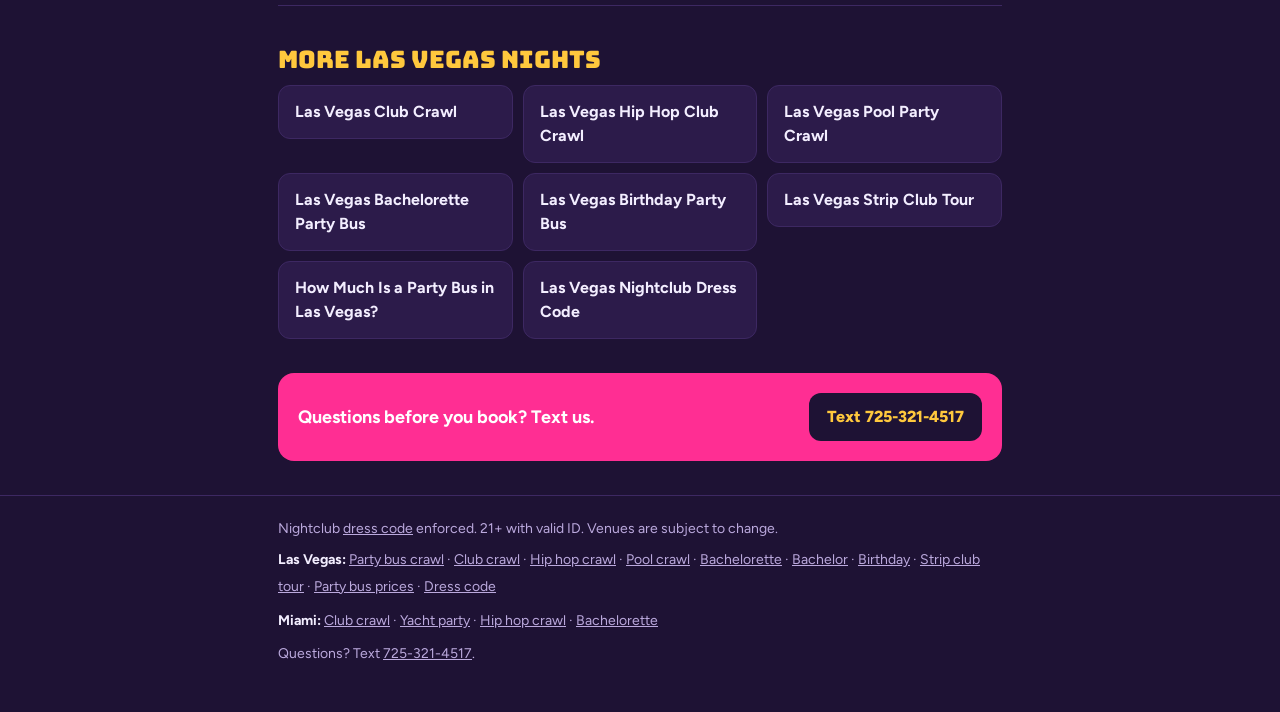
==== commit d3208a28: "Add photos, videos and illustrations" ====
--- a/las-vegas-bachelor-party/index.html
+++ b/las-vegas-bachelor-party/index.html
@@ -51,6 +51,8 @@
   <section class="content">
     <h2>Pick the night</h2><p><b><a href="/las-vegas-hip-hop-club-crawl/">Club crawl</a>:</b> two nightclubs, skip-the-line entry, no cover. The easiest way to get a group of guys into a Vegas club, which is usually the hardest part of a bachelor weekend.</p><p><b><a href="/las-vegas-strip-club-tour/">Strip club tour</a>:</b> VIP entry into top Las Vegas gentlemen's clubs with the party bus.</p><p><b><a href="/las-vegas-pool-party-crawl/">Pool crawl</a>:</b> two dayclubs in the afternoon, during pool season.</p><h2>Why a crawl beats doing it yourself</h2><p>All-guy groups have the hardest time at Vegas club doors. Without ladies in the group, you're usually looking at a long line, a high cover or a table minimum. On the crawl you walk in with the group, with no cover, for $50 each.</p><p>Everyone pays the same, nobody has to front a deposit, and you don't need a sober planner tracking Ubers between clubs.</p><h2>Before you go</h2><p>Nightclub <a href="/las-vegas-nightclub-dress-code/">dress code</a> is enforced: collared or button-up shirt, dark jeans or dress pants, no shorts, jerseys or athletic wear. Jordans are fine. Everyone needs a valid ID and must be 21 or older.</p>
   </section>
+
+  <!--media--><section class="clips" aria-labelledby="clipsTitle"><h2 id="clipsTitle">Real nights on the bus</h2><div class="cliprow"><figure class="clip"><video muted loop playsinline preload="none" poster="/assets/media/bus-night.jpg" data-src="/assets/media/bus-night.mp4" aria-label="Party bus, lights on"></video><figcaption>Party bus, lights on</figcaption></figure><figure class="clip"><video muted loop playsinline preload="none" poster="/assets/media/bus-ladies.jpg" data-src="/assets/media/bus-ladies.mp4" aria-label="Girls' night on the bus"></video><figcaption>Girls' night on the bus</figcaption></figure><figure class="clip"><video muted loop playsinline preload="none" poster="/assets/media/bus-crew.jpg" data-src="/assets/media/bus-crew.mp4" aria-label="The crew on the bus"></video><figcaption>The crew on the bus</figcaption></figure></div></section><!--/media-->
 
   <section class="dress" id="dresscode" aria-labelledby="dressTitle">
     <h2 id="dressTitle">Nightclub dress code</h2>
--- a/assets/style.css
+++ b/assets/style.css
@@ -141,3 +141,14 @@
 /* illustrations */
 .hero-art{margin:18px 0 0;border-radius:18px;overflow:hidden;border:1px solid var(--plum-3);aspect-ratio:1200/520;background:var(--plum-2)}
 .hero-art img{display:block;width:100%;height:100%}
+
+/* real clips + photos */
+.clips{margin:34px 0 0}
+.clips h2{font-family:var(--display);font-weight:400;font-size:26px;line-height:1.15;color:var(--gold);margin:0 0 12px}
+.cliprow{display:grid;grid-auto-flow:column;grid-auto-columns:minmax(200px,1fr);gap:12px;overflow-x:auto;scroll-snap-type:x mandatory;padding-bottom:6px;scrollbar-width:none}
+.cliprow::-webkit-scrollbar{display:none}
+.clip{margin:0;scroll-snap-align:start}
+.clip video{display:block;width:100%;aspect-ratio:9/16;object-fit:cover;border-radius:16px;background:var(--plum-2);border:1px solid var(--plum-3)}
+.clip figcaption,.photo figcaption{font-size:13px;color:#BBA9DD;margin-top:6px}
+.photo{margin:30px 0 0}
+.photo img{display:block;width:100%;height:auto;border-radius:16px;border:1px solid var(--plum-3)}
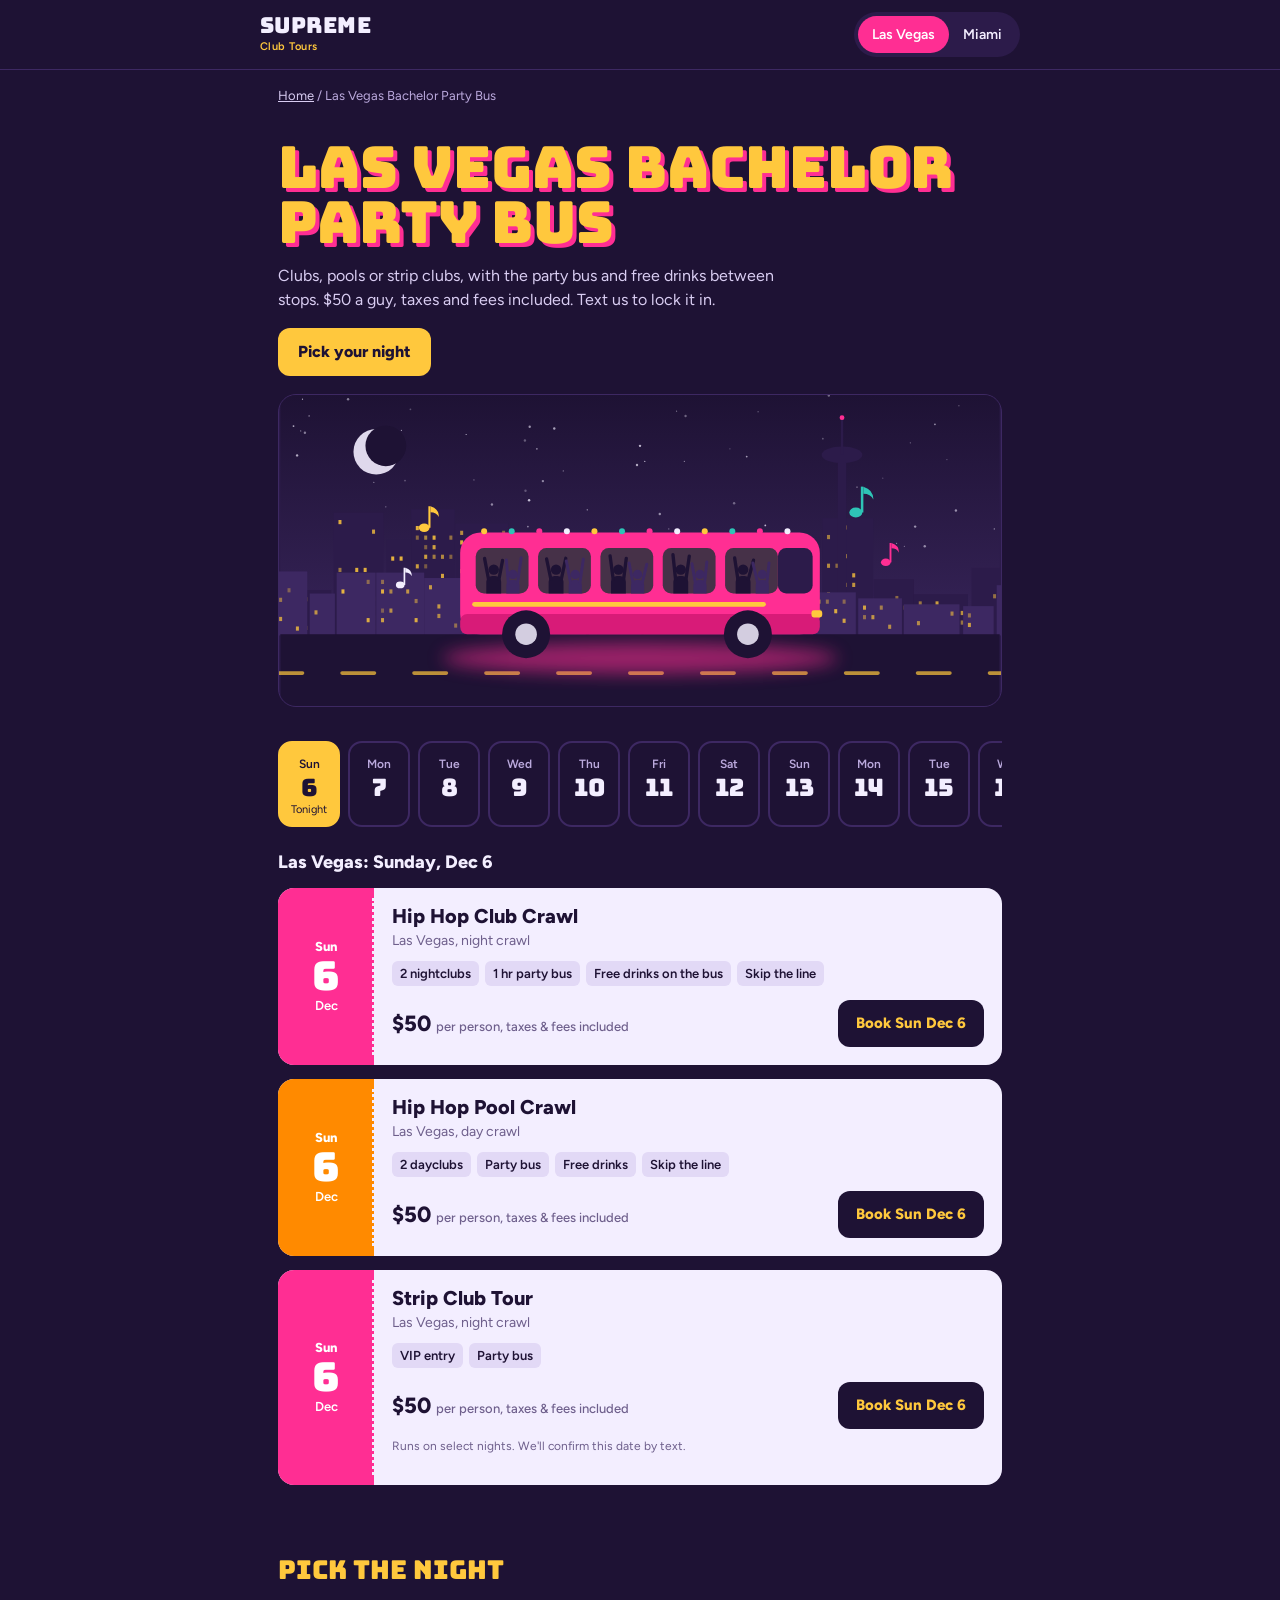
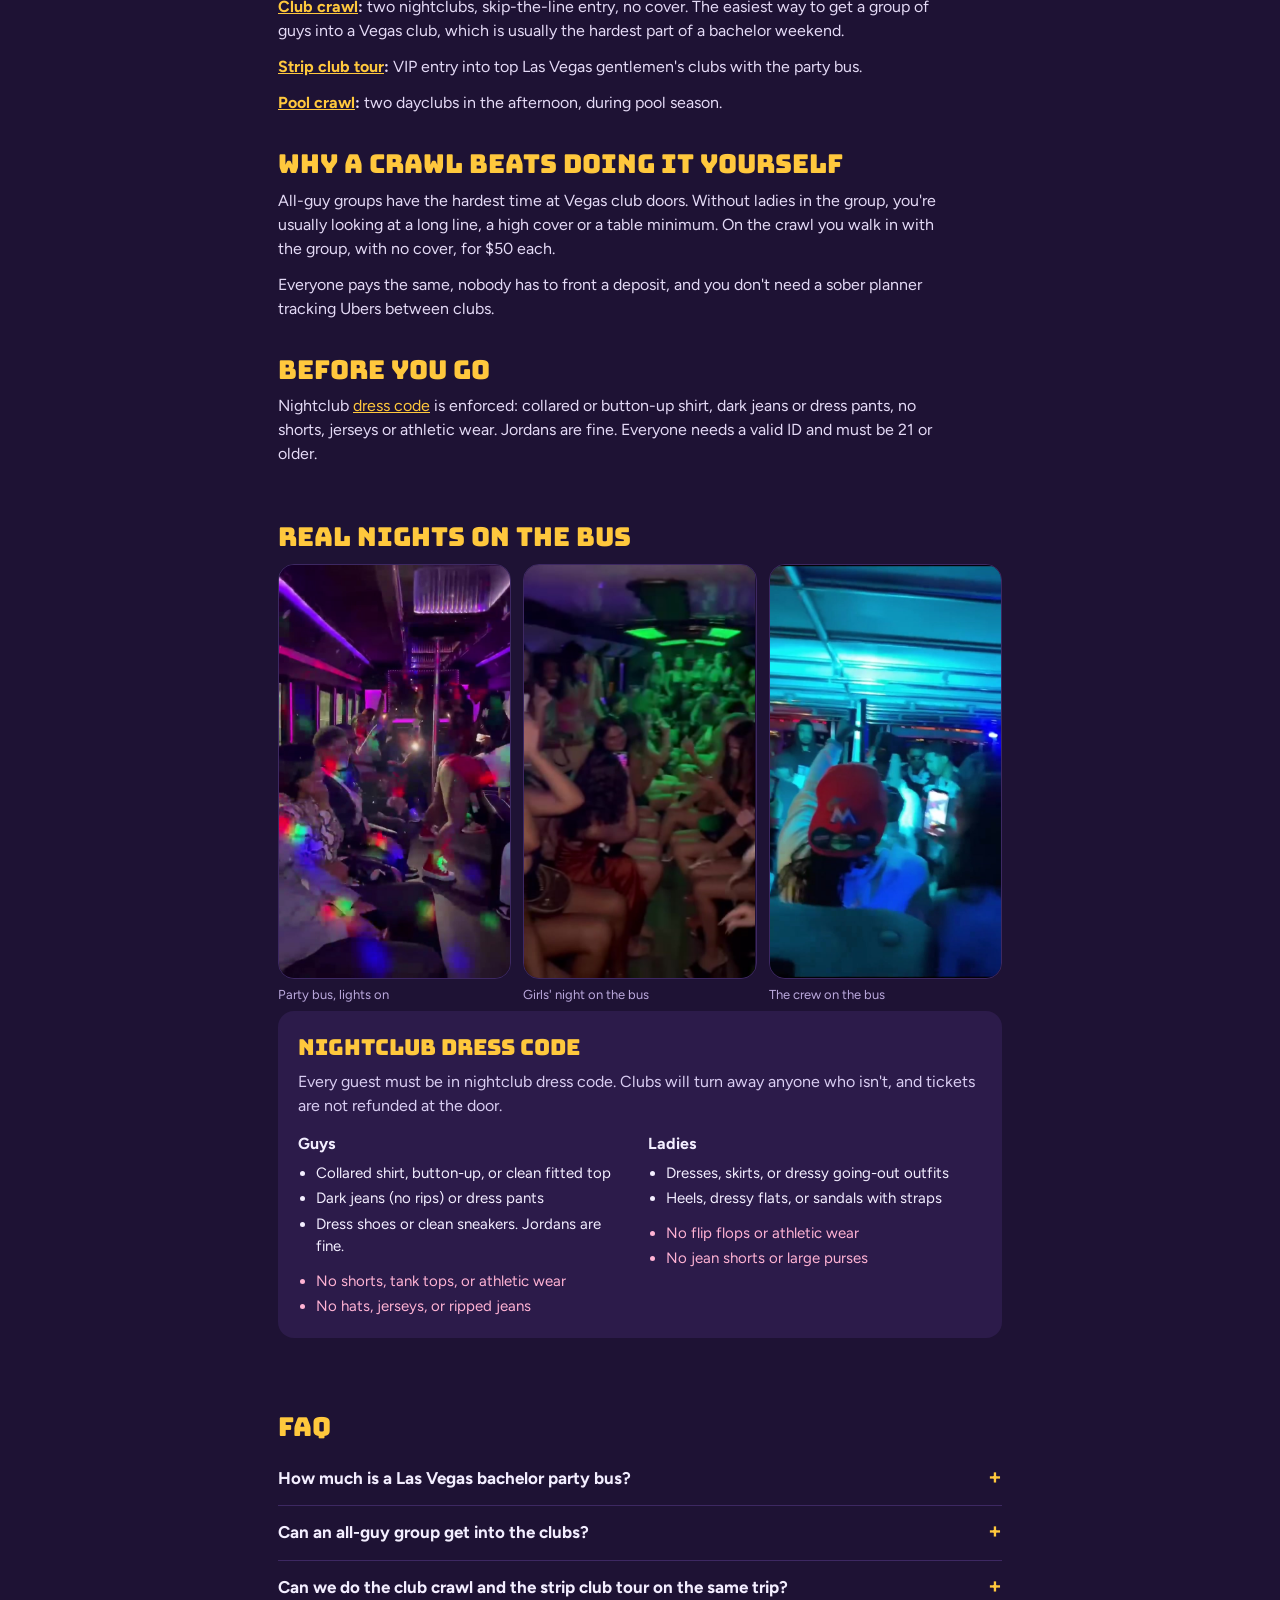
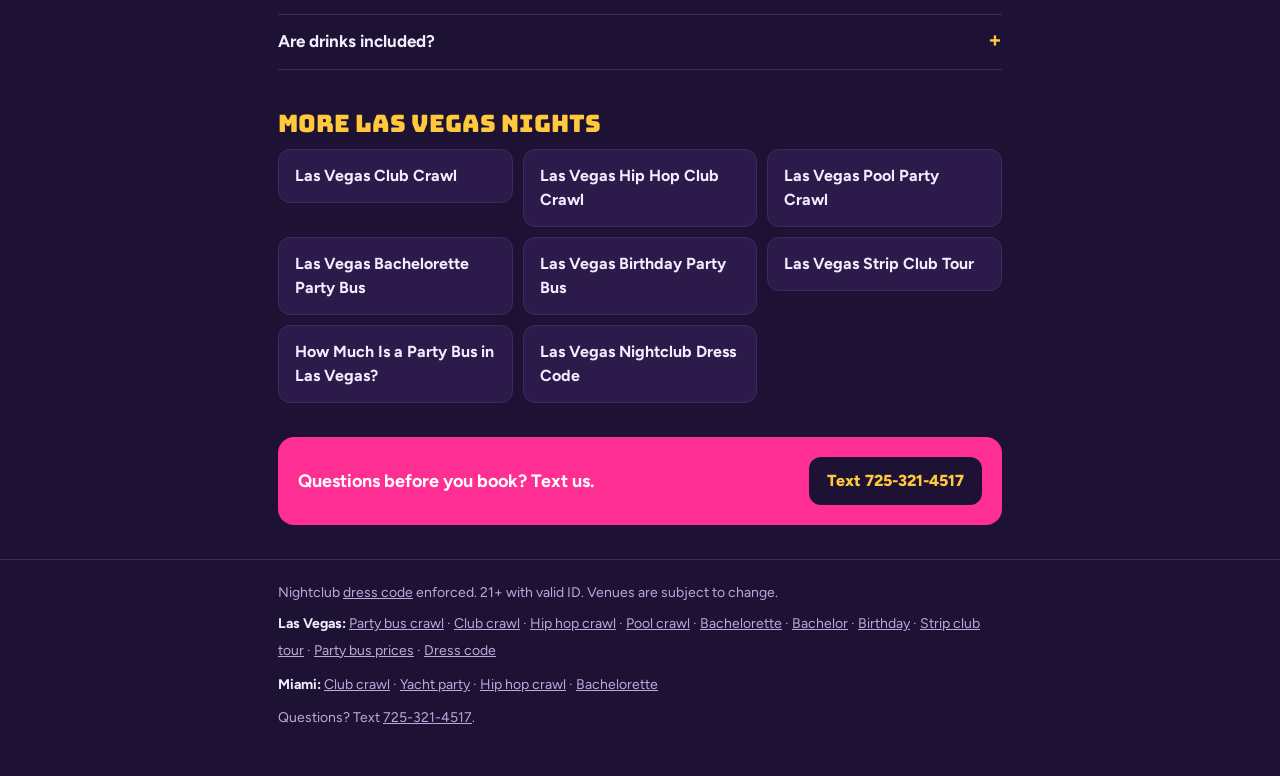
==== commit 3c31e100: "Smaller videos, "Pick your night" button, LVSC link - Bus clips re-encoded to 406x720: 7.5 MB -> 2.4" ====
--- a/las-vegas-bachelor-party/index.html
+++ b/las-vegas-bachelor-party/index.html
@@ -21,7 +21,10 @@
 <link rel="stylesheet" href="/assets/style.css">
 <script type="application/ld+json">{"@context": "https://schema.org", "@type": "BreadcrumbList", "itemListElement": [{"@type": "ListItem", "position": 1, "name": "Home", "item": "https://lasvegaspartybuscrawl.com/"}, {"@type": "ListItem", "position": 2, "name": "Las Vegas Bachelor Party Bus", "item": "https://lasvegaspartybuscrawl.com/las-vegas-bachelor-party/"}]}</script>
 <script type="application/ld+json">{"@context": "https://schema.org", "@type": "FAQPage", "mainEntity": [{"@type": "Question", "name": "How much is a Las Vegas bachelor party bus?", "acceptedAnswer": {"@type": "Answer", "text": "Our club crawl, strip club tour and pool crawl are each $50 per person, taxes and fees included."}}, {"@type": "Question", "name": "Can an all-guy group get into the clubs?", "acceptedAnswer": {"@type": "Answer", "text": "Yes. You walk in together with skip-the-line entry and no cover."}}, {"@type": "Question", "name": "Can we do the club crawl and the strip club tour on the same trip?", "acceptedAnswer": {"@type": "Answer", "text": "Yes. Many groups do the club crawl one night and the strip club tour another. Book each night separately."}}, {"@type": "Question", "name": "Are drinks included?", "acceptedAnswer": {"@type": "Answer", "text": "Drinks are free on the party bus, and you can bring your own bottle. Drinks inside the clubs are paid separately."}}]}</script>
-<script type="application/ld+json">{"@context": "https://schema.org", "@type": "TouristTrip", "name": "Las Vegas Bachelor Party Bus", "description": "Las Vegas bachelor party on a party bus: club crawl, strip club tour or pool crawl with free drinks and no lines. $50 a person, taxes and fees included.", "url": "https://lasvegaspartybuscrawl.com/las-vegas-bachelor-party/", "touristType": "Nightlife", "provider": {"@type": "Organization", "name": "Supreme Club Tours", "url": "https://www.supremeclubtours.com", "telephone": "+1-725-321-4517"}, "offers": [{"@type": "Offer", "price": "50", "priceCurrency": "USD", "url": "https://lasvegaspartybuscrawl.com/las-vegas-bachelor-party/"}]}</script>
+<script type="application/ld+json">{"@context": "https://schema.org", "@type": "TouristTrip", "name": "Las Vegas Bachelor Party Bus", "description": "Las Vegas bachelor party on a party bus: club crawl, strip club tour or pool crawl with free drinks and no lines. $50 a person, taxes and fees included.", "url": "https://lasvegaspartybuscrawl.com/las-vegas-bachelor-party/", "touristType": "Nightlife", "provider": {"@type": "Organization", "name": "Supreme Club Tours", "url": "https://www.supremeclubtours.com", "telephone": "+1-725-321-4517"}, "offers": [{"@type": "Offer", "price": "50", "priceCurrency": "USD", "url": "https://lasvegaspartybuscrawl.com/las-vegas-bachelor-party/", "availability": "https://schema.org/InStock"}]}</script>
+<link rel="icon" href="/favicon.ico" sizes="any">
+<link rel="icon" type="image/png" sizes="48x48" href="/favicon-48.png">
+<link rel="apple-touch-icon" href="/apple-touch-icon.png">
 </head>
 <body data-city="vegas" data-tours="vegas-hiphop-club,vegas-strip,vegas-hiphop-pool">
 <header>
@@ -39,6 +42,7 @@
   <section class="hero">
     <h1 id="heroTitle">Las Vegas Bachelor Party Bus</h1>
     <p id="heroSub">Clubs, pools or strip clubs, with the party bus and free drinks between stops. $50 a guy, taxes and fees included. Text us to lock it in.</p>
+    <a class="hero-cta" href="#dates">Pick your night</a>
     <!--art--><figure class="hero-art"><img src="/assets/art/party-bus.svg" alt="Illustration of a party bus on the Las Vegas Strip at night" width="1200" height="520" decoding="async" fetchpriority="high"></figure><!--/art-->
   </section>
 
--- a/assets/style.css
+++ b/assets/style.css
@@ -27,6 +27,10 @@
 .hero{padding:34px 0 18px}
 .hero h1{font-family:var(--display);font-weight:400;font-size:clamp(34px,9vw,58px);line-height:.95;margin:0 0 14px;color:var(--gold);text-shadow:4px 4px 0 var(--hot)}
 .hero p{margin:0;max-width:52ch;color:#D9CDF2}
+.hero-cta{display:inline-block;margin-top:16px;background:var(--gold);color:var(--plum);font-weight:800;text-decoration:none;padding:12px 20px;border-radius:12px}
+.hero-cta:hover{background:#fff}
+.hero-cta:focus-visible{outline:3px solid var(--hot);outline-offset:2px}
+.dates{scroll-margin-top:84px}
 
 /* Date strip */
 .dates{display:flex;gap:8px;overflow-x:auto;padding:16px 0 18px;scrollbar-width:none;scroll-snap-type:x proximity}
